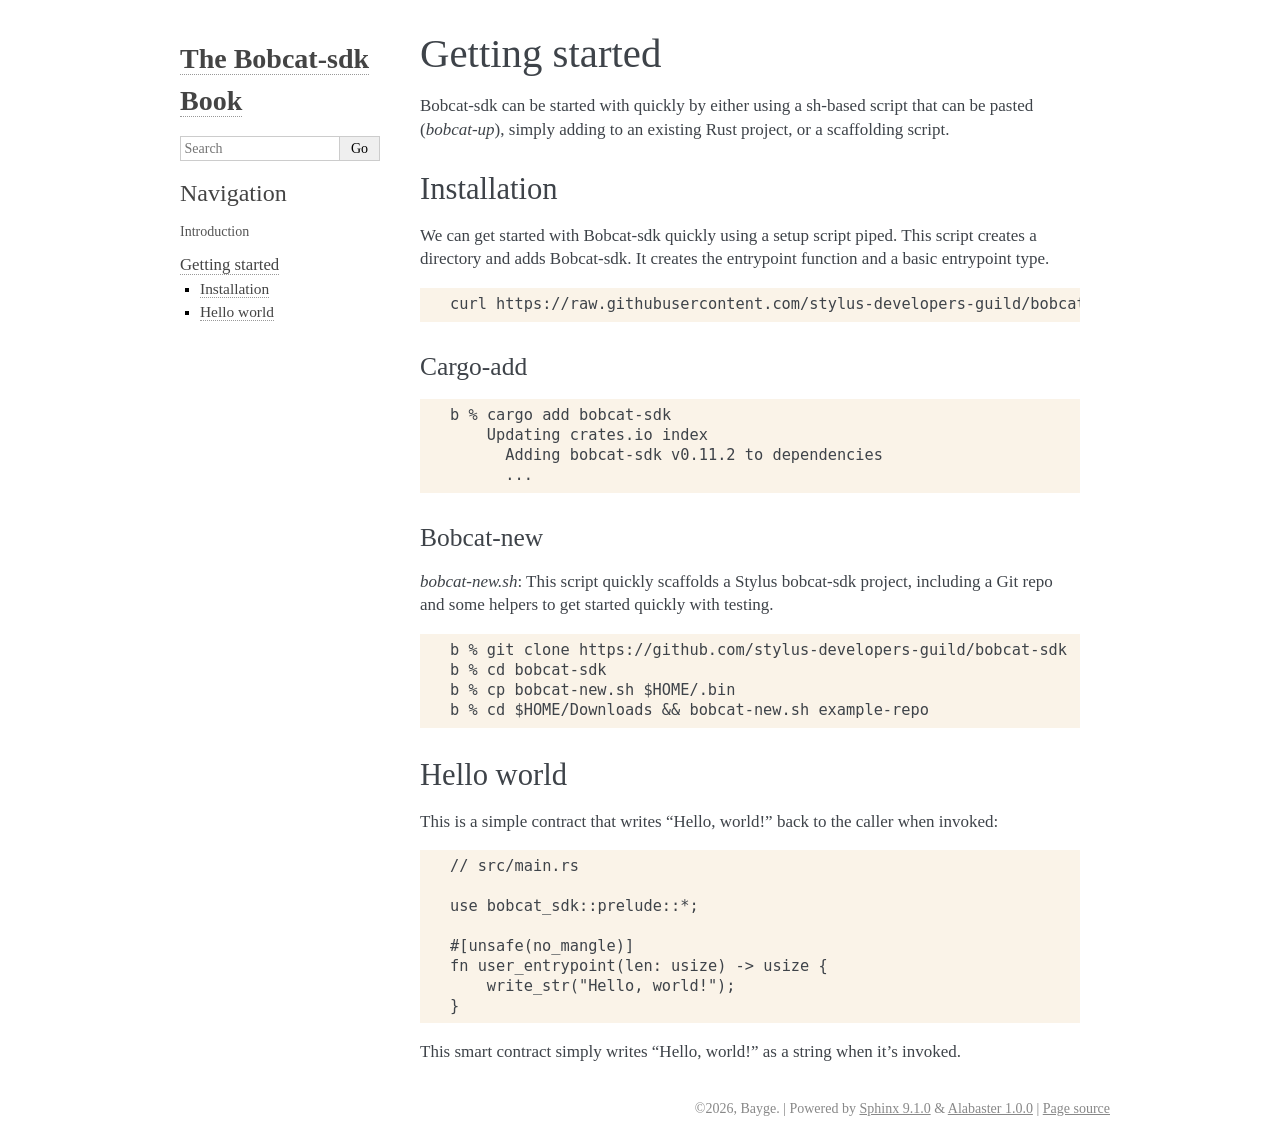
==== getting-started.html @ 8247b413 "deploy: b8b664d0ae4df374b160e56e5087cd12ad820957" ====
<!DOCTYPE html>

<html lang="en" data-content_root="./">
  <head>
    <meta charset="utf-8" />
    <meta name="viewport" content="width=device-width, initial-scale=1.0" /><meta name="viewport" content="width=device-width, initial-scale=1" />

    <title>Getting started &#8212; The Bobcat-sdk Book  documentation</title>
    <link rel="stylesheet" type="text/css" href="_static/pygments.css?v=5ecbeea2" />
    <link rel="stylesheet" type="text/css" href="_static/basic.css?v=b08954a9" />
    <link rel="stylesheet" type="text/css" href="_static/alabaster.css?v=27fed22d" />
    <script src="_static/documentation_options.js?v=5929fcd5"></script>
    <script src="_static/doctools.js?v=fd6eb6e6"></script>
    <script src="_static/sphinx_highlight.js?v=6ffebe34"></script>
    <link rel="index" title="Index" href="genindex.html" />
    <link rel="search" title="Search" href="search.html" />
    <link rel="prev" title="The Bobcat-sdk Book" href="index.html" />
   
  <link rel="stylesheet" href="_static/custom.css" type="text/css" />
  

  
  

  </head><body>
  

    <div class="document">
      <div class="documentwrapper">
        <div class="bodywrapper">
          

          <div class="body" role="main">
            
  <section id="getting-started">
<h1>Getting started<a class="headerlink" href="#getting-started" title="Link to this heading">¶</a></h1>
<p>Bobcat-sdk can be started with quickly by either using a sh-based script that can be
pasted (<cite>bobcat-up</cite>), simply adding to an existing Rust project, or a scaffolding script.</p>
<section id="installation">
<h2>Installation<a class="headerlink" href="#installation" title="Link to this heading">¶</a></h2>
<p>We can get started with Bobcat-sdk quickly using a setup script piped. This script creates a directory
and adds Bobcat-sdk. It creates the entrypoint function and a basic entrypoint type.</p>
<div class="highlight-default notranslate"><div class="highlight"><pre><span></span><span class="n">curl</span> <span class="n">https</span><span class="p">:</span><span class="o">//</span><span class="n">raw</span><span class="o">.</span><span class="n">githubusercontent</span><span class="o">.</span><span class="n">com</span><span class="o">/</span><span class="n">stylus</span><span class="o">-</span><span class="n">developers</span><span class="o">-</span><span class="n">guild</span><span class="o">/</span><span class="n">bobcat</span><span class="o">-</span><span class="n">sdk</span><span class="o">/</span><span class="n">refs</span><span class="o">/</span><span class="n">heads</span><span class="o">/</span><span class="n">trunk</span><span class="o">/</span><span class="n">bobcat</span><span class="o">-</span><span class="n">quickstart</span><span class="o">.</span><span class="n">sh</span> <span class="o">|</span> <span class="n">sh</span>
</pre></div>
</div>
<section id="cargo-add">
<h3>Cargo-add<a class="headerlink" href="#cargo-add" title="Link to this heading">¶</a></h3>
<div class="highlight-default notranslate"><div class="highlight"><pre><span></span><span class="n">b</span> <span class="o">%</span> <span class="n">cargo</span> <span class="n">add</span> <span class="n">bobcat</span><span class="o">-</span><span class="n">sdk</span>
    <span class="n">Updating</span> <span class="n">crates</span><span class="o">.</span><span class="n">io</span> <span class="n">index</span>
      <span class="n">Adding</span> <span class="n">bobcat</span><span class="o">-</span><span class="n">sdk</span> <span class="n">v0</span><span class="mf">.11.2</span> <span class="n">to</span> <span class="n">dependencies</span>
      <span class="o">...</span>
</pre></div>
</div>
</section>
<section id="bobcat-new">
<h3>Bobcat-new<a class="headerlink" href="#bobcat-new" title="Link to this heading">¶</a></h3>
<p><cite>bobcat-new.sh</cite>: This script quickly scaffolds a Stylus bobcat-sdk project, including a
Git repo and some helpers to get started quickly with testing.</p>
<div class="highlight-default notranslate"><div class="highlight"><pre><span></span>b % git clone https://github.com/stylus-developers-guild/bobcat-sdk
b % cd bobcat-sdk
b % cp bobcat-new.sh $HOME/.bin
b % cd $HOME/Downloads &amp;&amp; bobcat-new.sh example-repo
</pre></div>
</div>
</section>
</section>
<section id="hello-world">
<h2>Hello world<a class="headerlink" href="#hello-world" title="Link to this heading">¶</a></h2>
<p>This is a simple contract that writes “Hello, world!” back to the caller when invoked:</p>
<div class="highlight-default notranslate"><div class="highlight"><pre><span></span><span class="o">//</span> <span class="n">src</span><span class="o">/</span><span class="n">main</span><span class="o">.</span><span class="n">rs</span>

<span class="n">use</span> <span class="n">bobcat_sdk</span><span class="p">::</span><span class="n">prelude</span><span class="p">::</span><span class="o">*</span><span class="p">;</span>

<span class="c1">#[unsafe(no_mangle)]</span>
<span class="n">fn</span> <span class="n">user_entrypoint</span><span class="p">(</span><span class="nb">len</span><span class="p">:</span> <span class="n">usize</span><span class="p">)</span> <span class="o">-&gt;</span> <span class="n">usize</span> <span class="p">{</span>
    <span class="n">write_str</span><span class="p">(</span><span class="s2">"Hello, world!"</span><span class="p">);</span>
<span class="p">}</span>
</pre></div>
</div>
<p>This smart contract simply writes “Hello, world!” as a string when it’s invoked.</p>
</section>
</section>


          </div>
          
        </div>
      </div>
      <div class="sphinxsidebar" role="navigation" aria-label="Main">
        <div class="sphinxsidebarwrapper">
<h1 class="logo"><a href="index.html">The Bobcat-sdk Book</a></h1>









<search id="searchbox" style="display: none" role="search">
    <div class="searchformwrapper">
    <form class="search" action="search.html" method="get">
      <input type="text" name="q" aria-labelledby="searchlabel" autocomplete="off" autocorrect="off" autocapitalize="off" spellcheck="false" placeholder="Search"/>
      <input type="submit" value="Go" />
    </form>
    </div>
</search>
<script>document.getElementById('searchbox').style.display = "block"</script><h3>Navigation</h3>
<p class="caption" role="heading"><span class="caption-text">Introduction</span></p>
<ul class="current">
<li class="toctree-l1 current"><a class="current reference internal" href="#">Getting started</a><ul>
<li class="toctree-l2"><a class="reference internal" href="#installation">Installation</a></li>
<li class="toctree-l2"><a class="reference internal" href="#hello-world">Hello world</a></li>
</ul>
</li>
</ul>

<div class="relations">
<h3>Related Topics</h3>
<ul>
  <li><a href="index.html">Documentation overview</a><ul>
      <li>Previous: <a href="index.html" title="previous chapter">The Bobcat-sdk Book</a></li>
  </ul></li>
</ul>
</div>








        </div>
      </div>
      <div class="clearer"></div>
    </div>
    <div class="footer">
      &#169;2026, Bayge.
      
      |
      Powered by <a href="https://www.sphinx-doc.org/">Sphinx 9.1.0</a>
      &amp; <a href="https://alabaster.readthedocs.io">Alabaster 1.0.0</a>
      
      |
      <a href="_sources/getting-started.rst.txt"
          rel="nofollow">Page source</a>
    </div>

    

    
  </body>
</html>
---- _static/basic.css ----
/*
 * Sphinx stylesheet -- basic theme.
 */

/* -- main layout ----------------------------------------------------------- */

div.clearer {
    clear: both;
}

div.section::after {
    display: block;
    content: '';
    clear: left;
}

/* -- relbar ---------------------------------------------------------------- */

div.related {
    width: 100%;
    font-size: 90%;
}

div.related h3 {
    display: none;
}

div.related ul {
    margin: 0;
    padding: 0 0 0 10px;
    list-style: none;
}

div.related li {
    display: inline;
}

div.related li.right {
    float: right;
    margin-right: 5px;
}

/* -- sidebar --------------------------------------------------------------- */

div.sphinxsidebarwrapper {
    padding: 10px 5px 0 10px;
}

div.sphinxsidebar {
    float: left;
    width: 230px;
    margin-left: -100%;
    font-size: 90%;
    word-wrap: break-word;
    overflow-wrap : break-word;
}

div.sphinxsidebar ul {
    list-style: none;
}

div.sphinxsidebar ul ul,
div.sphinxsidebar ul.want-points {
    margin-left: 20px;
    list-style: square;
}

div.sphinxsidebar ul ul {
    margin-top: 0;
    margin-bottom: 0;
}

div.sphinxsidebar form {
    margin-top: 10px;
}

div.sphinxsidebar input {
    border: 1px solid #98dbcc;
    font-family: sans-serif;
    font-size: 1em;
}

div.sphinxsidebar #searchbox form.search {
    overflow: hidden;
}

div.sphinxsidebar #searchbox input[type="text"] {
    float: left;
    width: 80%;
    padding: 0.25em;
    box-sizing: border-box;
}

div.sphinxsidebar #searchbox input[type="submit"] {
    float: left;
    width: 20%;
    border-left: none;
    padding: 0.25em;
    box-sizing: border-box;
}


img {
    border: 0;
    max-width: 100%;
}

/* -- search page ----------------------------------------------------------- */

ul.search {
    margin-top: 10px;
}

ul.search li {
    padding: 5px 0;
}

ul.search li a {
    font-weight: bold;
}

ul.search li p.context {
    color: #888;
    margin: 2px 0 0 30px;
    text-align: left;
}

ul.keywordmatches li.goodmatch a {
    font-weight: bold;
}

/* -- index page ------------------------------------------------------------ */

table.contentstable {
    width: 90%;
    margin-left: auto;
    margin-right: auto;
}

table.contentstable p.biglink {
    line-height: 150%;
}

a.biglink {
    font-size: 1.3em;
}

span.linkdescr {
    font-style: italic;
    padding-top: 5px;
    font-size: 90%;
}

/* -- general index --------------------------------------------------------- */

table.indextable {
    width: 100%;
}

table.indextable td {
    text-align: left;
    vertical-align: top;
}

table.indextable ul {
    margin-top: 0;
    margin-bottom: 0;
    list-style-type: none;
}

table.indextable > tbody > tr > td > ul {
    padding-left: 0em;
}

table.indextable tr.pcap {
    height: 10px;
}

table.indextable tr.cap {
    margin-top: 10px;
    background-color: #f2f2f2;
}

img.toggler {
    margin-right: 3px;
    margin-top: 3px;
    cursor: pointer;
}

div.modindex-jumpbox {
    border-top: 1px solid #ddd;
    border-bottom: 1px solid #ddd;
    margin: 1em 0 1em 0;
    padding: 0.4em;
}

div.genindex-jumpbox {
    border-top: 1px solid #ddd;
    border-bottom: 1px solid #ddd;
    margin: 1em 0 1em 0;
    padding: 0.4em;
}

/* -- domain module index --------------------------------------------------- */

table.modindextable td {
    padding: 2px;
    border-collapse: collapse;
}

/* -- general body styles --------------------------------------------------- */

div.body {
    min-width: inherit;
    max-width: 800px;
}

div.body p, div.body dd, div.body li, div.body blockquote {
    -moz-hyphens: auto;
    -ms-hyphens: auto;
    -webkit-hyphens: auto;
    hyphens: auto;
}

a.headerlink {
    visibility: hidden;
}

a:visited {
    color: #551A8B;
}

h1:hover > a.headerlink,
h2:hover > a.headerlink,
h3:hover > a.headerlink,
h4:hover > a.headerlink,
h5:hover > a.headerlink,
h6:hover > a.headerlink,
dt:hover > a.headerlink,
caption:hover > a.headerlink,
p.caption:hover > a.headerlink,
div.code-block-caption:hover > a.headerlink {
    visibility: visible;
}

div.body p.caption {
    text-align: inherit;
}

div.body td {
    text-align: left;
}

.first {
    margin-top: 0 !important;
}

p.rubric {
    margin-top: 30px;
    font-weight: bold;
}

img.align-left, figure.align-left, .figure.align-left, object.align-left {
    clear: left;
    float: left;
    margin-right: 1em;
}

img.align-right, figure.align-right, .figure.align-right, object.align-right {
    clear: right;
    float: right;
    margin-left: 1em;
}

img.align-center, figure.align-center, .figure.align-center, object.align-center {
  display: block;
  margin-left: auto;
  margin-right: auto;
}

img.align-default, figure.align-default, .figure.align-default {
  display: block;
  margin-left: auto;
  margin-right: auto;
}

.align-left {
    text-align: left;
}

.align-center {
    text-align: center;
}

.align-default {
    text-align: center;
}

.align-right {
    text-align: right;
}

/* -- sidebars -------------------------------------------------------------- */

div.sidebar,
aside.sidebar {
    margin: 0 0 0.5em 1em;
    border: 1px solid #ddb;
    padding: 7px;
    background-color: #ffe;
    width: 40%;
    float: right;
    clear: right;
    overflow-x: auto;
}

p.sidebar-title {
    font-weight: bold;
}

nav.contents,
aside.topic,
div.admonition, div.topic, blockquote {
    clear: left;
}

/* -- topics ---------------------------------------------------------------- */

nav.contents,
aside.topic,
div.topic {
    border: 1px solid #ccc;
    padding: 7px;
    margin: 10px 0 10px 0;
}

p.topic-title {
    font-size: 1.1em;
    font-weight: bold;
    margin-top: 10px;
}

/* -- admonitions ----------------------------------------------------------- */

div.admonition {
    margin-top: 10px;
    margin-bottom: 10px;
    padding: 7px;
}

div.admonition dt {
    font-weight: bold;
}

p.admonition-title {
    margin: 0px 10px 5px 0px;
    font-weight: bold;
}

div.body p.centered {
    text-align: center;
    margin-top: 25px;
}

/* -- content of sidebars/topics/admonitions -------------------------------- */

div.sidebar > :last-child,
aside.sidebar > :last-child,
nav.contents > :last-child,
aside.topic > :last-child,
div.topic > :last-child,
div.admonition > :last-child {
    margin-bottom: 0;
}

div.sidebar::after,
aside.sidebar::after,
nav.contents::after,
aside.topic::after,
div.topic::after,
div.admonition::after,
blockquote::after {
    display: block;
    content: '';
    clear: both;
}

/* -- tables ---------------------------------------------------------------- */

table.docutils {
    margin-top: 10px;
    margin-bottom: 10px;
    border: 0;
    border-collapse: collapse;
}

table.align-center {
    margin-left: auto;
    margin-right: auto;
}

table.align-default {
    margin-left: auto;
    margin-right: auto;
}

table caption span.caption-number {
    font-style: italic;
}

table caption span.caption-text {
}

table.docutils td, table.docutils th {
    padding: 1px 8px 1px 5px;
    border-top: 0;
    border-left: 0;
    border-right: 0;
    border-bottom: 1px solid #aaa;
}

th {
    text-align: left;
    padding-right: 5px;
}

table.citation {
    border-left: solid 1px gray;
    margin-left: 1px;
}

table.citation td {
    border-bottom: none;
}

th > :first-child,
td > :first-child {
    margin-top: 0px;
}

th > :last-child,
td > :last-child {
    margin-bottom: 0px;
}

/* -- figures --------------------------------------------------------------- */

div.figure, figure {
    margin: 0.5em;
    padding: 0.5em;
}

div.figure p.caption, figcaption {
    padding: 0.3em;
}

div.figure p.caption span.caption-number,
figcaption span.caption-number {
    font-style: italic;
}

div.figure p.caption span.caption-text,
figcaption span.caption-text {
}

/* -- field list styles ----------------------------------------------------- */

table.field-list td, table.field-list th {
    border: 0 !important;
}

.field-list ul {
    margin: 0;
    padding-left: 1em;
}

.field-list p {
    margin: 0;
}

.field-name {
    -moz-hyphens: manual;
    -ms-hyphens: manual;
    -webkit-hyphens: manual;
    hyphens: manual;
}

/* -- hlist styles ---------------------------------------------------------- */

table.hlist {
    margin: 1em 0;
}

table.hlist td {
    vertical-align: top;
}

/* -- object description styles --------------------------------------------- */

.sig {
	font-family: 'Consolas', 'Menlo', 'DejaVu Sans Mono', 'Bitstream Vera Sans Mono', monospace;
}

.sig-name, code.descname {
    background-color: transparent;
    font-weight: bold;
}

.sig-name {
	font-size: 1.1em;
}

code.descname {
    font-size: 1.2em;
}

.sig-prename, code.descclassname {
    background-color: transparent;
}

.optional {
    font-size: 1.3em;
}

.sig-paren {
    font-size: larger;
}

.sig-param.n {
	font-style: italic;
}

/* C++ specific styling */

.sig-inline.c-texpr,
.sig-inline.cpp-texpr {
	font-family: unset;
}

.sig.c   .k, .sig.c   .kt,
.sig.cpp .k, .sig.cpp .kt {
	color: #0033B3;
}

.sig.c   .m,
.sig.cpp .m {
	color: #1750EB;
}

.sig.c   .s, .sig.c   .sc,
.sig.cpp .s, .sig.cpp .sc {
	color: #067D17;
}


/* -- other body styles ----------------------------------------------------- */

ol.arabic {
    list-style: decimal;
}

ol.loweralpha {
    list-style: lower-alpha;
}

ol.upperalpha {
    list-style: upper-alpha;
}

ol.lowerroman {
    list-style: lower-roman;
}

ol.upperroman {
    list-style: upper-roman;
}

:not(li) > ol > li:first-child > :first-child,
:not(li) > ul > li:first-child > :first-child {
    margin-top: 0px;
}

:not(li) > ol > li:last-child > :last-child,
:not(li) > ul > li:last-child > :last-child {
    margin-bottom: 0px;
}

ol.simple ol p,
ol.simple ul p,
ul.simple ol p,
ul.simple ul p {
    margin-top: 0;
}

ol.simple > li:not(:first-child) > p,
ul.simple > li:not(:first-child) > p {
    margin-top: 0;
}

ol.simple p,
ul.simple p {
    margin-bottom: 0;
}

aside.footnote > span,
div.citation > span {
    float: left;
}
aside.footnote > span:last-of-type,
div.citation > span:last-of-type {
  padding-right: 0.5em;
}
aside.footnote > p {
  margin-left: 2em;
}
div.citation > p {
  margin-left: 4em;
}
aside.footnote > p:last-of-type,
div.citation > p:last-of-type {
    margin-bottom: 0em;
}
aside.footnote > p:last-of-type:after,
div.citation > p:last-of-type:after {
    content: "";
    clear: both;
}

dl.field-list {
    display: grid;
    grid-template-columns: fit-content(30%) auto;
}

dl.field-list > dt {
    font-weight: bold;
    word-break: break-word;
    padding-left: 0.5em;
    padding-right: 5px;
}

dl.field-list > dd {
    padding-left: 0.5em;
    margin-top: 0em;
    margin-left: 0em;
    margin-bottom: 0em;
}

dl {
    margin-bottom: 15px;
}

dd > :first-child {
    margin-top: 0px;
}

dd ul, dd table {
    margin-bottom: 10px;
}

dd {
    margin-top: 3px;
    margin-bottom: 10px;
    margin-left: 30px;
}

.sig dd {
    margin-top: 0px;
    margin-bottom: 0px;
}

.sig dl {
    margin-top: 0px;
    margin-bottom: 0px;
}

dl > dd:last-child,
dl > dd:last-child > :last-child {
    margin-bottom: 0;
}

dt:target, span.highlighted {
    background-color: #fbe54e;
}

rect.highlighted {
    fill: #fbe54e;
}

dl.glossary dt {
    font-weight: bold;
    font-size: 1.1em;
}

.versionmodified {
    font-style: italic;
}

.system-message {
    background-color: #fda;
    padding: 5px;
    border: 3px solid red;
}

.footnote:target  {
    background-color: #ffa;
}

.line-block {
    display: block;
    margin-top: 1em;
    margin-bottom: 1em;
}

.line-block .line-block {
    margin-top: 0;
    margin-bottom: 0;
    margin-left: 1.5em;
}

.guilabel, .menuselection {
    font-family: sans-serif;
}

.accelerator {
    text-decoration: underline;
}

.classifier {
    font-style: oblique;
}

.classifier:before {
    font-style: normal;
    margin: 0 0.5em;
    content: ":";
    display: inline-block;
}

abbr, acronym {
    border-bottom: dotted 1px;
    cursor: help;
}

/* -- code displays --------------------------------------------------------- */

pre {
    overflow: auto;
    overflow-y: hidden;  /* fixes display issues on Chrome browsers */
}

pre, div[class*="highlight-"] {
    clear: both;
}

span.pre {
    -moz-hyphens: none;
    -ms-hyphens: none;
    -webkit-hyphens: none;
    hyphens: none;
    white-space: nowrap;
}

div[class*="highlight-"] {
    margin: 1em 0;
}

td.linenos pre {
    border: 0;
    background-color: transparent;
    color: #aaa;
}

table.highlighttable {
    display: block;
}

table.highlighttable tbody {
    display: block;
}

table.highlighttable tr {
    display: flex;
}

table.highlighttable td {
    margin: 0;
    padding: 0;
}

table.highlighttable td.linenos {
    padding-right: 0.5em;
}

table.highlighttable td.code {
    flex: 1;
    overflow: hidden;
}

.highlight .hll {
    display: block;
}

div.highlight pre,
table.highlighttable pre {
    margin: 0;
}

div.code-block-caption + div {
    margin-top: 0;
}

div.code-block-caption {
    margin-top: 1em;
    padding: 2px 5px;
    font-size: small;
}

div.code-block-caption code {
    background-color: transparent;
}

table.highlighttable td.linenos,
span.linenos,
div.highlight span.gp {  /* gp: Generic.Prompt */
  user-select: none;
  -webkit-user-select: text; /* Safari fallback only */
  -webkit-user-select: none; /* Chrome/Safari */
  -moz-user-select: none; /* Firefox */
  -ms-user-select: none; /* IE10+ */
}

div.code-block-caption span.caption-number {
    padding: 0.1em 0.3em;
    font-style: italic;
}

div.code-block-caption span.caption-text {
}

div.literal-block-wrapper {
    margin: 1em 0;
}

code.xref, a code {
    background-color: transparent;
    font-weight: bold;
}

h1 code, h2 code, h3 code, h4 code, h5 code, h6 code {
    background-color: transparent;
}

.viewcode-link {
    float: right;
}

.viewcode-back {
    float: right;
    font-family: sans-serif;
}

div.viewcode-block:target {
    margin: -1px -10px;
    padding: 0 10px;
}

/* -- math display ---------------------------------------------------------- */

img.math {
    vertical-align: middle;
}

div.body div.math p {
    text-align: center;
}

span.eqno {
    float: right;
}

span.eqno a.headerlink {
    position: absolute;
    z-index: 1;
}

div.math:hover a.headerlink {
    visibility: visible;
}

/* -- printout stylesheet --------------------------------------------------- */

@media print {
    div.document,
    div.documentwrapper,
    div.bodywrapper {
        margin: 0 !important;
        width: 100%;
    }

    div.sphinxsidebar,
    div.related,
    div.footer,
    #top-link {
        display: none;
    }
}
---- _static/alabaster.css ----
/* -- page layout ----------------------------------------------------------- */

body {
    font-family: Georgia, serif;
    font-size: 17px;
    background-color: #fff;
    color: #000;
    margin: 0;
    padding: 0;
}


div.document {
    width: 940px;
    margin: 30px auto 0 auto;
}

div.documentwrapper {
    float: left;
    width: 100%;
}

div.bodywrapper {
    margin: 0 0 0 220px;
}

div.sphinxsidebar {
    width: 220px;
    font-size: 14px;
    line-height: 1.5;
}

hr {
    border: 1px solid #B1B4B6;
}

div.body {
    background-color: #fff;
    color: #3E4349;
    padding: 0 30px 0 30px;
}

div.body > .section {
    text-align: left;
}

div.footer {
    width: 940px;
    margin: 20px auto 30px auto;
    font-size: 14px;
    color: #888;
    text-align: right;
}

div.footer a {
    color: #888;
}

p.caption {
    font-family: inherit;
    font-size: inherit;
}


div.relations {
    display: none;
}


div.sphinxsidebar {
    max-height: 100%;
    overflow-y: auto;
}

div.sphinxsidebar a {
    color: #444;
    text-decoration: none;
    border-bottom: 1px dotted #999;
}

div.sphinxsidebar a:hover {
    border-bottom: 1px solid #999;
}

div.sphinxsidebarwrapper {
    padding: 18px 10px;
}

div.sphinxsidebarwrapper p.logo {
    padding: 0;
    margin: -10px 0 0 0px;
    text-align: center;
}

div.sphinxsidebarwrapper h1.logo {
    margin-top: -10px;
    text-align: center;
    margin-bottom: 5px;
    text-align: left;
}

div.sphinxsidebarwrapper h1.logo-name {
    margin-top: 0px;
}

div.sphinxsidebarwrapper p.blurb {
    margin-top: 0;
    font-style: normal;
}

div.sphinxsidebar h3,
div.sphinxsidebar h4 {
    font-family: Georgia, serif;
    color: #444;
    font-size: 24px;
    font-weight: normal;
    margin: 0 0 5px 0;
    padding: 0;
}

div.sphinxsidebar h4 {
    font-size: 20px;
}

div.sphinxsidebar h3 a {
    color: #444;
}

div.sphinxsidebar p.logo a,
div.sphinxsidebar h3 a,
div.sphinxsidebar p.logo a:hover,
div.sphinxsidebar h3 a:hover {
    border: none;
}

div.sphinxsidebar p {
    color: #555;
    margin: 10px 0;
}

div.sphinxsidebar ul {
    margin: 10px 0;
    padding: 0;
    color: #000;
}

div.sphinxsidebar ul li.toctree-l1 > a {
    font-size: 120%;
}

div.sphinxsidebar ul li.toctree-l2 > a {
    font-size: 110%;
}

div.sphinxsidebar input {
    border: 1px solid #CCC;
    font-family: Georgia, serif;
    font-size: 1em;
}

div.sphinxsidebar #searchbox {
    margin: 1em 0;
}

div.sphinxsidebar .search > div {
    display: table-cell;
}

div.sphinxsidebar hr {
    border: none;
    height: 1px;
    color: #AAA;
    background: #AAA;

    text-align: left;
    margin-left: 0;
    width: 50%;
}

div.sphinxsidebar .badge {
    border-bottom: none;
}

div.sphinxsidebar .badge:hover {
    border-bottom: none;
}

/* To address an issue with donation coming after search */
div.sphinxsidebar h3.donation {
    margin-top: 10px;
}

/* -- body styles ----------------------------------------------------------- */

a {
    color: #004B6B;
    text-decoration: underline;
}

a:hover {
    color: #6D4100;
    text-decoration: underline;
}

div.body h1,
div.body h2,
div.body h3,
div.body h4,
div.body h5,
div.body h6 {
    font-family: Georgia, serif;
    font-weight: normal;
    margin: 30px 0px 10px 0px;
    padding: 0;
}

div.body h1 { margin-top: 0; padding-top: 0; font-size: 240%; }
div.body h2 { font-size: 180%; }
div.body h3 { font-size: 150%; }
div.body h4 { font-size: 130%; }
div.body h5 { font-size: 100%; }
div.body h6 { font-size: 100%; }

a.headerlink {
    color: #DDD;
    padding: 0 4px;
    text-decoration: none;
}

a.headerlink:hover {
    color: #444;
    background: #EAEAEA;
}

div.body p, div.body dd, div.body li {
    line-height: 1.4em;
}

div.admonition {
    margin: 20px 0px;
    padding: 10px 30px;
    background-color: #EEE;
    border: 1px solid #CCC;
}

div.admonition tt.xref, div.admonition code.xref, div.admonition a tt {
    background-color: #FBFBFB;
    border-bottom: 1px solid #fafafa;
}

div.admonition p.admonition-title {
    font-family: Georgia, serif;
    font-weight: normal;
    font-size: 24px;
    margin: 0 0 10px 0;
    padding: 0;
    line-height: 1;
}

div.admonition p.last {
    margin-bottom: 0;
}

dt:target, .highlight {
    background: #FAF3E8;
}

div.warning {
    background-color: #FCC;
    border: 1px solid #FAA;
}

div.danger {
    background-color: #FCC;
    border: 1px solid #FAA;
    -moz-box-shadow: 2px 2px 4px #D52C2C;
    -webkit-box-shadow: 2px 2px 4px #D52C2C;
    box-shadow: 2px 2px 4px #D52C2C;
}

div.error {
    background-color: #FCC;
    border: 1px solid #FAA;
    -moz-box-shadow: 2px 2px 4px #D52C2C;
    -webkit-box-shadow: 2px 2px 4px #D52C2C;
    box-shadow: 2px 2px 4px #D52C2C;
}

div.caution {
    background-color: #FCC;
    border: 1px solid #FAA;
}

div.attention {
    background-color: #FCC;
    border: 1px solid #FAA;
}

div.important {
    background-color: #EEE;
    border: 1px solid #CCC;
}

div.note {
    background-color: #EEE;
    border: 1px solid #CCC;
}

div.tip {
    background-color: #EEE;
    border: 1px solid #CCC;
}

div.hint {
    background-color: #EEE;
    border: 1px solid #CCC;
}

div.seealso {
    background-color: #EEE;
    border: 1px solid #CCC;
}

div.topic {
    background-color: #EEE;
}

p.admonition-title {
    display: inline;
}

p.admonition-title:after {
    content: ":";
}

pre, tt, code {
    font-family: 'Consolas', 'Menlo', 'DejaVu Sans Mono', 'Bitstream Vera Sans Mono', monospace;
    font-size: 0.9em;
}

.hll {
    background-color: #FFC;
    margin: 0 -12px;
    padding: 0 12px;
    display: block;
}

img.screenshot {
}

tt.descname, tt.descclassname, code.descname, code.descclassname {
    font-size: 0.95em;
}

tt.descname, code.descname {
    padding-right: 0.08em;
}

img.screenshot {
    -moz-box-shadow: 2px 2px 4px #EEE;
    -webkit-box-shadow: 2px 2px 4px #EEE;
    box-shadow: 2px 2px 4px #EEE;
}

table.docutils {
    border: 1px solid #888;
    -moz-box-shadow: 2px 2px 4px #EEE;
    -webkit-box-shadow: 2px 2px 4px #EEE;
    box-shadow: 2px 2px 4px #EEE;
}

table.docutils td, table.docutils th {
    border: 1px solid #888;
    padding: 0.25em 0.7em;
}

table.field-list, table.footnote {
    border: none;
    -moz-box-shadow: none;
    -webkit-box-shadow: none;
    box-shadow: none;
}

table.footnote {
    margin: 15px 0;
    width: 100%;
    border: 1px solid #EEE;
    background: #FDFDFD;
    font-size: 0.9em;
}

table.footnote + table.footnote {
    margin-top: -15px;
    border-top: none;
}

table.field-list th {
    padding: 0 0.8em 0 0;
}

table.field-list td {
    padding: 0;
}

table.field-list p {
    margin-bottom: 0.8em;
}

/* Cloned from
 * https://github.com/sphinx-doc/sphinx/commit/ef60dbfce09286b20b7385333d63a60321784e68
 */
.field-name {
    -moz-hyphens: manual;
    -ms-hyphens: manual;
    -webkit-hyphens: manual;
    hyphens: manual;
}

table.footnote td.label {
    width: .1px;
    padding: 0.3em 0 0.3em 0.5em;
}

table.footnote td {
    padding: 0.3em 0.5em;
}

dl {
    margin-left: 0;
    margin-right: 0;
    margin-top: 0;
    padding: 0;
}

dl dd {
    margin-left: 30px;
}

blockquote {
    margin: 0 0 0 30px;
    padding: 0;
}

ul, ol {
    /* Matches the 30px from the narrow-screen "li > ul" selector below */
    margin: 10px 0 10px 30px;
    padding: 0;
}

pre {
    background: unset;
    padding: 7px 30px;
    margin: 15px 0px;
    line-height: 1.3em;
}

div.viewcode-block:target {
    background: #ffd;
}

dl pre, blockquote pre, li pre {
    margin-left: 0;
    padding-left: 30px;
}

tt, code {
    background-color: #ecf0f3;
    color: #222;
    /* padding: 1px 2px; */
}

tt.xref, code.xref, a tt {
    background-color: #FBFBFB;
    border-bottom: 1px solid #fff;
}

a.reference {
    text-decoration: none;
    border-bottom: 1px dotted #004B6B;
}

a.reference:hover {
    border-bottom: 1px solid #6D4100;
}

/* Don't put an underline on images */
a.image-reference, a.image-reference:hover {
    border-bottom: none;
}

a.footnote-reference {
    text-decoration: none;
    font-size: 0.7em;
    vertical-align: top;
    border-bottom: 1px dotted #004B6B;
}

a.footnote-reference:hover {
    border-bottom: 1px solid #6D4100;
}

a:hover tt, a:hover code {
    background: #EEE;
}

@media screen and (max-width: 940px) {

    body {
        margin: 0;
        padding: 20px 30px;
    }

    div.documentwrapper {
        float: none;
        background: #fff;
        margin-left: 0;
        margin-top: 0;
        margin-right: 0;
        margin-bottom: 0;
    }

    div.sphinxsidebar {
        display: block;
        float: none;
        width: unset;
        margin: 50px -30px -20px -30px;
        padding: 10px 20px;
        background: #333;
        color: #FFF;
    }

    div.sphinxsidebar h3, div.sphinxsidebar h4, div.sphinxsidebar p,
    div.sphinxsidebar h3 a {
        color: #fff;
    }

    div.sphinxsidebar a {
        color: #AAA;
    }

    div.sphinxsidebar p.logo {
        display: none;
    }

    div.document {
        width: 100%;
        margin: 0;
    }

    div.footer {
        display: none;
    }

    div.bodywrapper {
        margin: 0;
    }

    div.body {
        min-height: 0;
        min-width: auto; /* fixes width on small screens, breaks .hll */
        padding: 0;
    }
    
    .hll {
        /* "fixes" the breakage */
        width: max-content;
    }

    .rtd_doc_footer {
        display: none;
    }

    .document {
        width: auto;
    }

    .footer {
        width: auto;
    }

    .github {
        display: none;
    }

    ul {
        margin-left: 0;
    }

    li > ul {
       /* Matches the 30px from the "ul, ol" selector above */
        margin-left: 30px;
    }
}


/* misc. */

.revsys-inline {
    display: none!important;
}

/* Hide ugly table cell borders in ..bibliography:: directive output */
table.docutils.citation, table.docutils.citation td, table.docutils.citation th {
  border: none;
  /* Below needed in some edge cases; if not applied, bottom shadows appear */
  -moz-box-shadow: none;
  -webkit-box-shadow: none;
  box-shadow: none;
}


/* relbar */

.related {
    line-height: 30px;
    width: 100%;
    font-size: 0.9rem;
}

.related.top {
    border-bottom: 1px solid #EEE;
    margin-bottom: 20px;
}

.related.bottom {
    border-top: 1px solid #EEE;
}

.related ul {
    padding: 0;
    margin: 0;
    list-style: none;
}

.related li {
    display: inline;
}

nav#rellinks {
    float: right;
}

nav#rellinks li+li:before {
    content: "|";
}

nav#breadcrumbs li+li:before {
    content: "\00BB";
}

/* Hide certain items when printing */
@media print {
    div.related {
        display: none;
    }
}

img.github  {
    position: absolute;
    top: 0;
    border: 0;
    right: 0;
}
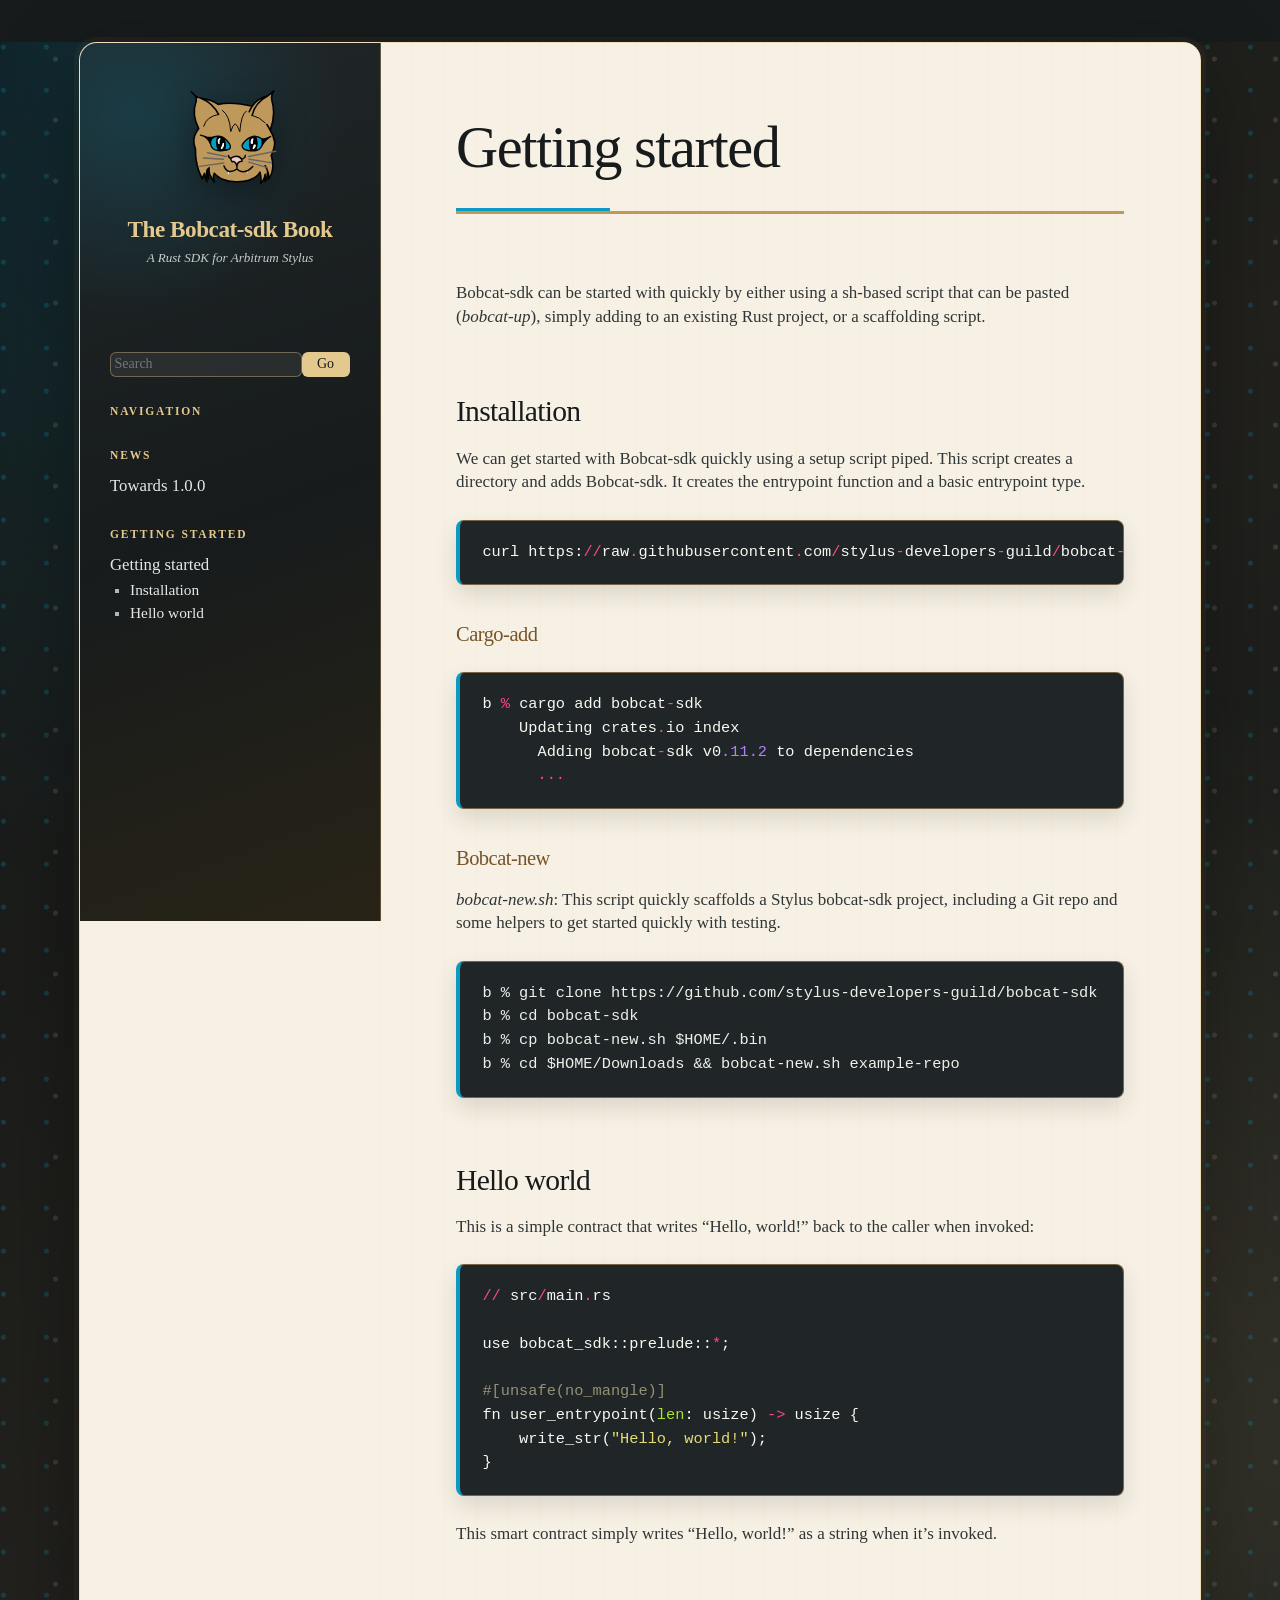
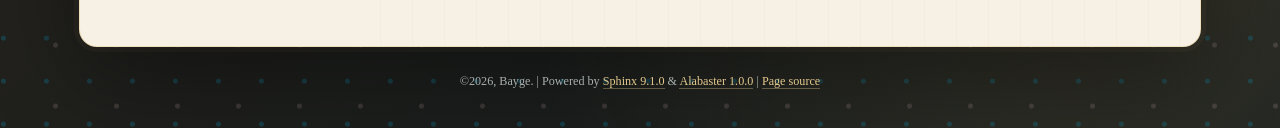
==== commit ca73443e: "deploy: f8b542a43614371b15d957b6f13430fb0c25c3a0" ====
--- a/getting-started.html
+++ b/getting-started.html
@@ -6,7 +6,7 @@
     <meta name="viewport" content="width=device-width, initial-scale=1.0" /><meta name="viewport" content="width=device-width, initial-scale=1" />
 
     <title>Getting started &#8212; The Bobcat-sdk Book  documentation</title>
-    <link rel="stylesheet" type="text/css" href="_static/pygments.css?v=5ecbeea2" />
+    <link rel="stylesheet" type="text/css" href="_static/pygments.css?v=0fc419ee" />
     <link rel="stylesheet" type="text/css" href="_static/basic.css?v=b08954a9" />
     <link rel="stylesheet" type="text/css" href="_static/alabaster.css?v=27fed22d" />
     <script src="_static/documentation_options.js?v=5929fcd5"></script>
@@ -14,7 +14,7 @@
     <script src="_static/sphinx_highlight.js?v=6ffebe34"></script>
     <link rel="index" title="Index" href="genindex.html" />
     <link rel="search" title="Search" href="search.html" />
-    <link rel="prev" title="The Bobcat-sdk Book" href="index.html" />
+    <link rel="prev" title="Towards 1.0.0" href="towards-1-0-0.html" />
    
   <link rel="stylesheet" href="_static/custom.css" type="text/css" />
   
@@ -88,10 +88,22 @@
       </div>
       <div class="sphinxsidebar" role="navigation" aria-label="Main">
         <div class="sphinxsidebarwrapper">
+            <p class="logo"><a href="index.html">
+              <img class="logo" src="_static/logo.svg" alt="Logo of The Bobcat-sdk Book"/>
+            </a></p>
 <h1 class="logo"><a href="index.html">The Bobcat-sdk Book</a></h1>
 
 
 
+<p class="blurb">A Rust SDK for Arbitrum Stylus</p>
+
+
+
+
+<p>
+<iframe src="https://ghbtns.com/github-btn.html?user=stylus-developers-guild&repo=bobcat-sdk&type=watch&count=true&size=large&v=2"
+  allowtransparency="true" frameborder="0" scrolling="0" width="200px" height="35px"></iframe>
+</p>
 
 
 
@@ -107,7 +119,11 @@
     </div>
 </search>
 <script>document.getElementById('searchbox').style.display = "block"</script><h3>Navigation</h3>
-<p class="caption" role="heading"><span class="caption-text">Introduction</span></p>
+<p class="caption" role="heading"><span class="caption-text">News</span></p>
+<ul>
+<li class="toctree-l1"><a class="reference internal" href="towards-1-0-0.html">Towards 1.0.0</a></li>
+</ul>
+<p class="caption" role="heading"><span class="caption-text">Getting started</span></p>
 <ul class="current">
 <li class="toctree-l1 current"><a class="current reference internal" href="#">Getting started</a><ul>
 <li class="toctree-l2"><a class="reference internal" href="#installation">Installation</a></li>
@@ -120,7 +136,7 @@
 <h3>Related Topics</h3>
 <ul>
   <li><a href="index.html">Documentation overview</a><ul>
-      <li>Previous: <a href="index.html" title="previous chapter">The Bobcat-sdk Book</a></li>
+      <li>Previous: <a href="towards-1-0-0.html" title="previous chapter">Towards 1.0.0</a></li>
   </ul></li>
 </ul>
 </div>
--- a/_static/pygments.css
+++ b/_static/pygments.css
@@ -0,0 +1,85 @@
+pre { line-height: 125%; }
+td.linenos .normal { color: inherit; background-color: transparent; padding-left: 5px; padding-right: 5px; }
+span.linenos { color: inherit; background-color: transparent; padding-left: 5px; padding-right: 5px; }
+td.linenos .special { color: #000000; background-color: #ffffc0; padding-left: 5px; padding-right: 5px; }
+span.linenos.special { color: #000000; background-color: #ffffc0; padding-left: 5px; padding-right: 5px; }
+.highlight .hll { background-color: #49483e }
+.highlight { background: #272822; color: #F8F8F2 }
+.highlight .c { color: #959077 } /* Comment */
+.highlight .err { color: #ED007E; background-color: #1E0010 } /* Error */
+.highlight .esc { color: #F8F8F2 } /* Escape */
+.highlight .g { color: #F8F8F2 } /* Generic */
+.highlight .k { color: #66D9EF } /* Keyword */
+.highlight .l { color: #AE81FF } /* Literal */
+.highlight .n { color: #F8F8F2 } /* Name */
+.highlight .o { color: #FF4689 } /* Operator */
+.highlight .x { color: #F8F8F2 } /* Other */
+.highlight .p { color: #F8F8F2 } /* Punctuation */
+.highlight .ch { color: #959077 } /* Comment.Hashbang */
+.highlight .cm { color: #959077 } /* Comment.Multiline */
+.highlight .cp { color: #959077 } /* Comment.Preproc */
+.highlight .cpf { color: #959077 } /* Comment.PreprocFile */
+.highlight .c1 { color: #959077 } /* Comment.Single */
+.highlight .cs { color: #959077 } /* Comment.Special */
+.highlight .gd { color: #FF4689 } /* Generic.Deleted */
+.highlight .ge { color: #F8F8F2; font-style: italic } /* Generic.Emph */
+.highlight .ges { color: #F8F8F2; font-weight: bold; font-style: italic } /* Generic.EmphStrong */
+.highlight .gr { color: #FF4689 } /* Generic.Error */
+.highlight .gh { color: #F8F8F2 } /* Generic.Heading */
+.highlight .gi { color: #A6E22E } /* Generic.Inserted */
+.highlight .go { color: #66D9EF } /* Generic.Output */
+.highlight .gp { color: #FF4689; font-weight: bold } /* Generic.Prompt */
+.highlight .gs { color: #F8F8F2; font-weight: bold } /* Generic.Strong */
+.highlight .gu { color: #959077 } /* Generic.Subheading */
+.highlight .gt { color: #66D9EF } /* Generic.Traceback */
+.highlight .kc { color: #66D9EF } /* Keyword.Constant */
+.highlight .kd { color: #66D9EF } /* Keyword.Declaration */
+.highlight .kn { color: #FF4689 } /* Keyword.Namespace */
+.highlight .kp { color: #66D9EF } /* Keyword.Pseudo */
+.highlight .kr { color: #66D9EF } /* Keyword.Reserved */
+.highlight .kt { color: #66D9EF } /* Keyword.Type */
+.highlight .ld { color: #E6DB74 } /* Literal.Date */
+.highlight .m { color: #AE81FF } /* Literal.Number */
+.highlight .s { color: #E6DB74 } /* Literal.String */
+.highlight .na { color: #A6E22E } /* Name.Attribute */
+.highlight .nb { color: #A6E22E } /* Name.Builtin */
+.highlight .nc { color: #A6E22E } /* Name.Class */
+.highlight .no { color: #66D9EF } /* Name.Constant */
+.highlight .nd { color: #A6E22E } /* Name.Decorator */
+.highlight .ni { color: #F8F8F2 } /* Name.Entity */
+.highlight .ne { color: #A6E22E } /* Name.Exception */
+.highlight .nf { color: #A6E22E } /* Name.Function */
+.highlight .nl { color: #F8F8F2 } /* Name.Label */
+.highlight .nn { color: #F8F8F2 } /* Name.Namespace */
+.highlight .nx { color: #A6E22E } /* Name.Other */
+.highlight .py { color: #F8F8F2 } /* Name.Property */
+.highlight .nt { color: #FF4689 } /* Name.Tag */
+.highlight .nv { color: #F8F8F2 } /* Name.Variable */
+.highlight .ow { color: #FF4689 } /* Operator.Word */
+.highlight .pm { color: #F8F8F2 } /* Punctuation.Marker */
+.highlight .w { color: #F8F8F2 } /* Text.Whitespace */
+.highlight .mb { color: #AE81FF } /* Literal.Number.Bin */
+.highlight .mf { color: #AE81FF } /* Literal.Number.Float */
+.highlight .mh { color: #AE81FF } /* Literal.Number.Hex */
+.highlight .mi { color: #AE81FF } /* Literal.Number.Integer */
+.highlight .mo { color: #AE81FF } /* Literal.Number.Oct */
+.highlight .sa { color: #E6DB74 } /* Literal.String.Affix */
+.highlight .sb { color: #E6DB74 } /* Literal.String.Backtick */
+.highlight .sc { color: #E6DB74 } /* Literal.String.Char */
+.highlight .dl { color: #E6DB74 } /* Literal.String.Delimiter */
+.highlight .sd { color: #E6DB74 } /* Literal.String.Doc */
+.highlight .s2 { color: #E6DB74 } /* Literal.String.Double */
+.highlight .se { color: #AE81FF } /* Literal.String.Escape */
+.highlight .sh { color: #E6DB74 } /* Literal.String.Heredoc */
+.highlight .si { color: #E6DB74 } /* Literal.String.Interpol */
+.highlight .sx { color: #E6DB74 } /* Literal.String.Other */
+.highlight .sr { color: #E6DB74 } /* Literal.String.Regex */
+.highlight .s1 { color: #E6DB74 } /* Literal.String.Single */
+.highlight .ss { color: #E6DB74 } /* Literal.String.Symbol */
+.highlight .bp { color: #A6E22E } /* Name.Builtin.Pseudo */
+.highlight .fm { color: #A6E22E } /* Name.Function.Magic */
+.highlight .vc { color: #F8F8F2 } /* Name.Variable.Class */
+.highlight .vg { color: #F8F8F2 } /* Name.Variable.Global */
+.highlight .vi { color: #F8F8F2 } /* Name.Variable.Instance */
+.highlight .vm { color: #F8F8F2 } /* Name.Variable.Magic */
+.highlight .il { color: #AE81FF } /* Literal.Number.Integer.Long */
--- a/_static/custom.css
+++ b/_static/custom.css
@@ -0,0 +1,448 @@
+/* Bobcat book theme
+ *
+ * The palette is taken directly from the project mark: tawny fur, cyan eyes,
+ * blush-pink nose, black linework, and warm white. The page uses local serif
+ * fonts so it stays fast and readable without depending on a font CDN.
+ */
+
+:root {
+    --bobcat-gold: #bf995b;
+    --bobcat-gold-light: #e4c98e;
+    --bobcat-gold-dark: #765527;
+    --bobcat-cyan: #099bc4;
+    --bobcat-cyan-dark: #087795;
+    --bobcat-pink: #f0cacd;
+    --bobcat-ink: #171b1c;
+    --bobcat-ink-soft: #303536;
+    --bobcat-paper: #f7f1e5;
+    --bobcat-paper-deep: #ede1cd;
+    --bobcat-rule: rgba(118, 85, 39, 0.28);
+    --serif: Charter, "Bitstream Charter", "Iowan Old Style", Palatino,
+        "Palatino Linotype", "Book Antiqua", Georgia, serif;
+    --mono: "SFMono-Regular", Consolas, "Liberation Mono", Menlo, monospace;
+}
+
+html {
+    min-height: 100%;
+    background: var(--bobcat-ink);
+}
+
+body {
+    margin: 0;
+    color: var(--bobcat-ink);
+    background-color: var(--bobcat-ink);
+    background-image:
+        radial-gradient(circle at 8% 12%, rgba(9, 155, 196, 0.24) 0 2px, transparent 3px),
+        radial-gradient(circle at 91% 28%, rgba(240, 202, 205, 0.15) 0 2px, transparent 3px),
+        radial-gradient(ellipse at 14% 0%, rgba(9, 155, 196, 0.18), transparent 34rem),
+        radial-gradient(ellipse at 88% 84%, rgba(191, 153, 91, 0.20), transparent 38rem),
+        linear-gradient(135deg, #111617 0%, #22211d 52%, #121a1c 100%);
+    background-size: 43px 43px, 61px 61px, auto, auto, auto;
+    font-family: var(--serif);
+    font-size: 17px;
+    line-height: 1.72;
+    text-rendering: optimizeLegibility;
+}
+
+div.document {
+    width: min(1120px, calc(100% - 56px));
+    margin: 42px auto 0;
+    overflow: hidden;
+    background: var(--bobcat-paper);
+    border: 1px solid rgba(228, 201, 142, 0.48);
+    border-radius: 18px;
+    box-shadow: 0 30px 90px rgba(0, 0, 0, 0.38), 0 0 0 5px rgba(191, 153, 91, 0.06);
+}
+
+div.documentwrapper {
+    float: left;
+    width: 100%;
+}
+
+div.bodywrapper {
+    margin: 0 0 0 300px;
+}
+
+div.body {
+    min-width: 0;
+    max-width: 740px;
+    min-height: 74vh;
+    padding: 70px 76px 84px;
+    color: var(--bobcat-ink-soft);
+    background:
+        linear-gradient(90deg, rgba(191, 153, 91, 0.05) 1px, transparent 1px),
+        var(--bobcat-paper);
+    background-size: 32px 100%, auto;
+}
+
+div.sphinxsidebar {
+    position: relative;
+    z-index: 1;
+    width: 300px;
+    margin-left: -100%;
+    padding: 0;
+    color: var(--bobcat-paper);
+    background:
+        radial-gradient(circle at 18% 8%, rgba(9, 155, 196, 0.20), transparent 13rem),
+        linear-gradient(160deg, #202628 0%, #171b1c 54%, #282317 100%);
+    border-right: 1px solid rgba(191, 153, 91, 0.40);
+}
+
+div.sphinxsidebarwrapper {
+    width: auto;
+    min-height: calc(74vh + 114px);
+    padding: 42px 30px 56px;
+}
+
+div.sphinxsidebar p.logo {
+    margin: 0 0 14px;
+    text-align: center;
+}
+
+div.sphinxsidebar p.logo a {
+    border: 0;
+}
+
+div.sphinxsidebar img.logo {
+    width: 118px;
+    max-width: 52%;
+    margin: 0 auto 8px;
+    filter: drop-shadow(0 9px 16px rgba(0, 0, 0, 0.34));
+}
+
+div.sphinxsidebar h1.logo {
+    margin: 8px 0 5px;
+    font-size: 1.45rem;
+    font-weight: 600;
+    line-height: 1.15;
+    text-align: center;
+    letter-spacing: -0.02em;
+}
+
+div.sphinxsidebar h1.logo a,
+div.sphinxsidebar h1.logo a:hover {
+    color: var(--bobcat-gold-light);
+    border: 0;
+}
+
+div.sphinxsidebar p.blurb {
+    margin: 0 0 30px;
+    color: #c7ccc9;
+    font-size: 0.82rem;
+    font-style: italic;
+    line-height: 1.45;
+    text-align: center;
+}
+
+div.sphinxsidebar h3,
+div.sphinxsidebar h4,
+div.sphinxsidebar p.caption {
+    margin: 28px 0 9px;
+    color: var(--bobcat-gold-light);
+    font-family: var(--serif);
+    font-size: 0.72rem;
+    font-weight: 700;
+    letter-spacing: 0.16em;
+    text-transform: uppercase;
+}
+
+div.sphinxsidebar ul {
+    margin: 8px 0;
+    color: #aeb7b7;
+}
+
+div.sphinxsidebar a {
+    color: #e5e8e5;
+    border-bottom-color: transparent;
+}
+
+div.sphinxsidebar a:hover,
+div.sphinxsidebar a:focus {
+    color: #72d1e8;
+    border-bottom-color: var(--bobcat-cyan);
+}
+
+div.sphinxsidebar input {
+    box-sizing: border-box;
+    border: 1px solid rgba(228, 201, 142, 0.38);
+    border-radius: 6px;
+    font-family: var(--serif);
+}
+
+div.sphinxsidebar input[type="text"] {
+    width: calc(100% - 45px);
+    padding: 7px 9px;
+    color: var(--bobcat-paper);
+    background: rgba(255, 255, 255, 0.07);
+}
+
+div.sphinxsidebar input[type="submit"] {
+    padding: 7px 9px;
+    color: var(--bobcat-ink);
+    background: var(--bobcat-gold-light);
+    cursor: pointer;
+}
+
+h1, h2, h3, h4, h5, h6 {
+    color: var(--bobcat-ink);
+    font-family: var(--serif);
+    font-weight: 650;
+    line-height: 1.2;
+    letter-spacing: -0.025em;
+}
+
+div.body h1 {
+    margin: 0 0 1.15em;
+    padding-bottom: 0.38em;
+    font-size: clamp(2.25rem, 5vw, 3.65rem);
+    border-bottom: 3px solid var(--bobcat-gold);
+}
+
+div.body h1::after {
+    display: block;
+    width: 23%;
+    height: 3px;
+    margin: calc(0.38em + 3px) 0 -0.38em;
+    content: "";
+    background: var(--bobcat-cyan);
+}
+
+div.body h2 {
+    margin-top: 2.2em;
+    font-size: 1.85rem;
+}
+
+div.body h3 {
+    margin-top: 1.8em;
+    color: var(--bobcat-gold-dark);
+    font-size: 1.28rem;
+}
+
+div.body p {
+    hyphens: none;
+}
+
+a,
+a:visited {
+    color: var(--bobcat-cyan-dark);
+    text-decoration: none;
+    border-bottom: 1px solid rgba(9, 155, 196, 0.36);
+}
+
+a:hover,
+a:focus {
+    color: #04576d;
+    border-bottom-color: currentColor;
+}
+
+a.headerlink {
+    color: var(--bobcat-pink);
+    border: 0;
+}
+
+p.caption {
+    margin-top: 2.2rem;
+    color: var(--bobcat-gold-dark);
+    font-size: 0.76rem;
+    font-weight: 700;
+    letter-spacing: 0.16em;
+    text-transform: uppercase;
+}
+
+div.body img {
+    max-width: 100%;
+}
+
+div.body section:first-child > a.image-reference:first-of-type {
+    display: block;
+    float: right;
+    margin: -1rem 0 1.5rem 2rem;
+    border: 0;
+}
+
+div.body section:first-child > a.image-reference:first-of-type img {
+    width: 120px !important;
+    filter: drop-shadow(0 10px 12px rgba(47, 34, 18, 0.22));
+}
+
+code,
+pre,
+tt {
+    font-family: var(--mono);
+}
+
+code.literal {
+    padding: 0.12em 0.34em;
+    color: #23484e;
+    background: rgba(9, 155, 196, 0.10);
+    border: 1px solid rgba(9, 155, 196, 0.18);
+    border-radius: 4px;
+}
+
+div.highlight {
+    margin: 1.5em 0;
+    background: transparent;
+}
+
+div.highlight pre {
+    padding: 1.25rem 1.4rem;
+    overflow-x: auto;
+    color: #edf0e9;
+    background: #202627;
+    border: 1px solid rgba(191, 153, 91, 0.55);
+    border-left: 4px solid var(--bobcat-cyan);
+    border-radius: 8px;
+    box-shadow: 0 10px 22px rgba(40, 31, 20, 0.13);
+    line-height: 1.55;
+}
+
+blockquote {
+    margin: 1.7em 0;
+    padding: 0.55em 1.35em;
+    color: #51472f;
+    background: rgba(191, 153, 91, 0.10);
+    border-left: 4px solid var(--bobcat-gold);
+}
+
+table.docutils {
+    width: 100%;
+    border-collapse: collapse;
+    border-color: var(--bobcat-rule);
+}
+
+table.docutils th {
+    color: var(--bobcat-ink);
+    background: rgba(191, 153, 91, 0.17);
+}
+
+table.docutils td,
+table.docutils th {
+    padding: 0.6rem 0.75rem;
+    border-color: var(--bobcat-rule);
+}
+
+div.admonition {
+    padding: 0.25rem 1.2rem 0.9rem;
+    background: #f2eadb;
+    border: 1px solid var(--bobcat-rule);
+    border-left: 5px solid var(--bobcat-gold);
+    border-radius: 7px;
+    box-shadow: none;
+}
+
+div.admonition p.admonition-title {
+    color: var(--bobcat-gold-dark);
+    font-family: var(--serif);
+}
+
+div.footer {
+    width: min(1120px, calc(100% - 56px));
+    margin: 0 auto;
+    padding: 24px 0 36px;
+    color: #a8b0ae;
+    font-family: var(--serif);
+    font-size: 0.76rem;
+    text-align: center;
+}
+
+div.footer a {
+    color: var(--bobcat-gold-light);
+    border-bottom-color: rgba(228, 201, 142, 0.35);
+}
+
+@media screen and (max-width: 875px) {
+    div.document {
+        width: min(680px, calc(100% - 28px));
+        margin-top: 14px;
+        border-radius: 13px;
+    }
+
+    div.documentwrapper,
+    div.sphinxsidebar {
+        float: none;
+        width: auto;
+        margin: 0;
+    }
+
+    div.bodywrapper {
+        margin: 0;
+    }
+
+    div.sphinxsidebar {
+        border-right: 0;
+        border-bottom: 1px solid rgba(191, 153, 91, 0.40);
+    }
+
+    div.sphinxsidebarwrapper {
+        min-height: 0;
+        padding: 26px 28px 30px;
+    }
+
+    div.sphinxsidebar img.logo {
+        width: 78px;
+    }
+
+    div.sphinxsidebar h1.logo {
+        font-size: 1.25rem;
+    }
+
+    div.sphinxsidebar p.blurb {
+        margin-bottom: 18px;
+    }
+
+    div.sphinxsidebar .relations {
+        display: none;
+    }
+
+    div.body {
+        padding: 42px 34px 56px;
+    }
+
+    div.footer {
+        width: calc(100% - 36px);
+    }
+}
+
+@media screen and (max-width: 480px) {
+    body {
+        font-size: 16px;
+    }
+
+    div.document {
+        width: 100%;
+        margin: 0;
+        border-right: 0;
+        border-left: 0;
+        border-radius: 0;
+    }
+
+    div.body {
+        padding: 36px 22px 48px;
+    }
+
+    div.body h1 {
+        font-size: 2.2rem;
+    }
+
+    div.highlight pre {
+        white-space: pre-wrap;
+        overflow-wrap: anywhere;
+    }
+
+    div.body section:first-child > a.image-reference:first-of-type {
+        float: none;
+        margin: -0.35rem 0 1.5rem;
+    }
+
+    div.body section:first-child > a.image-reference:first-of-type img {
+        width: 86px !important;
+    }
+}
+
+@media (prefers-reduced-motion: reduce) {
+    *,
+    *::before,
+    *::after {
+        scroll-behavior: auto !important;
+    }
+}
